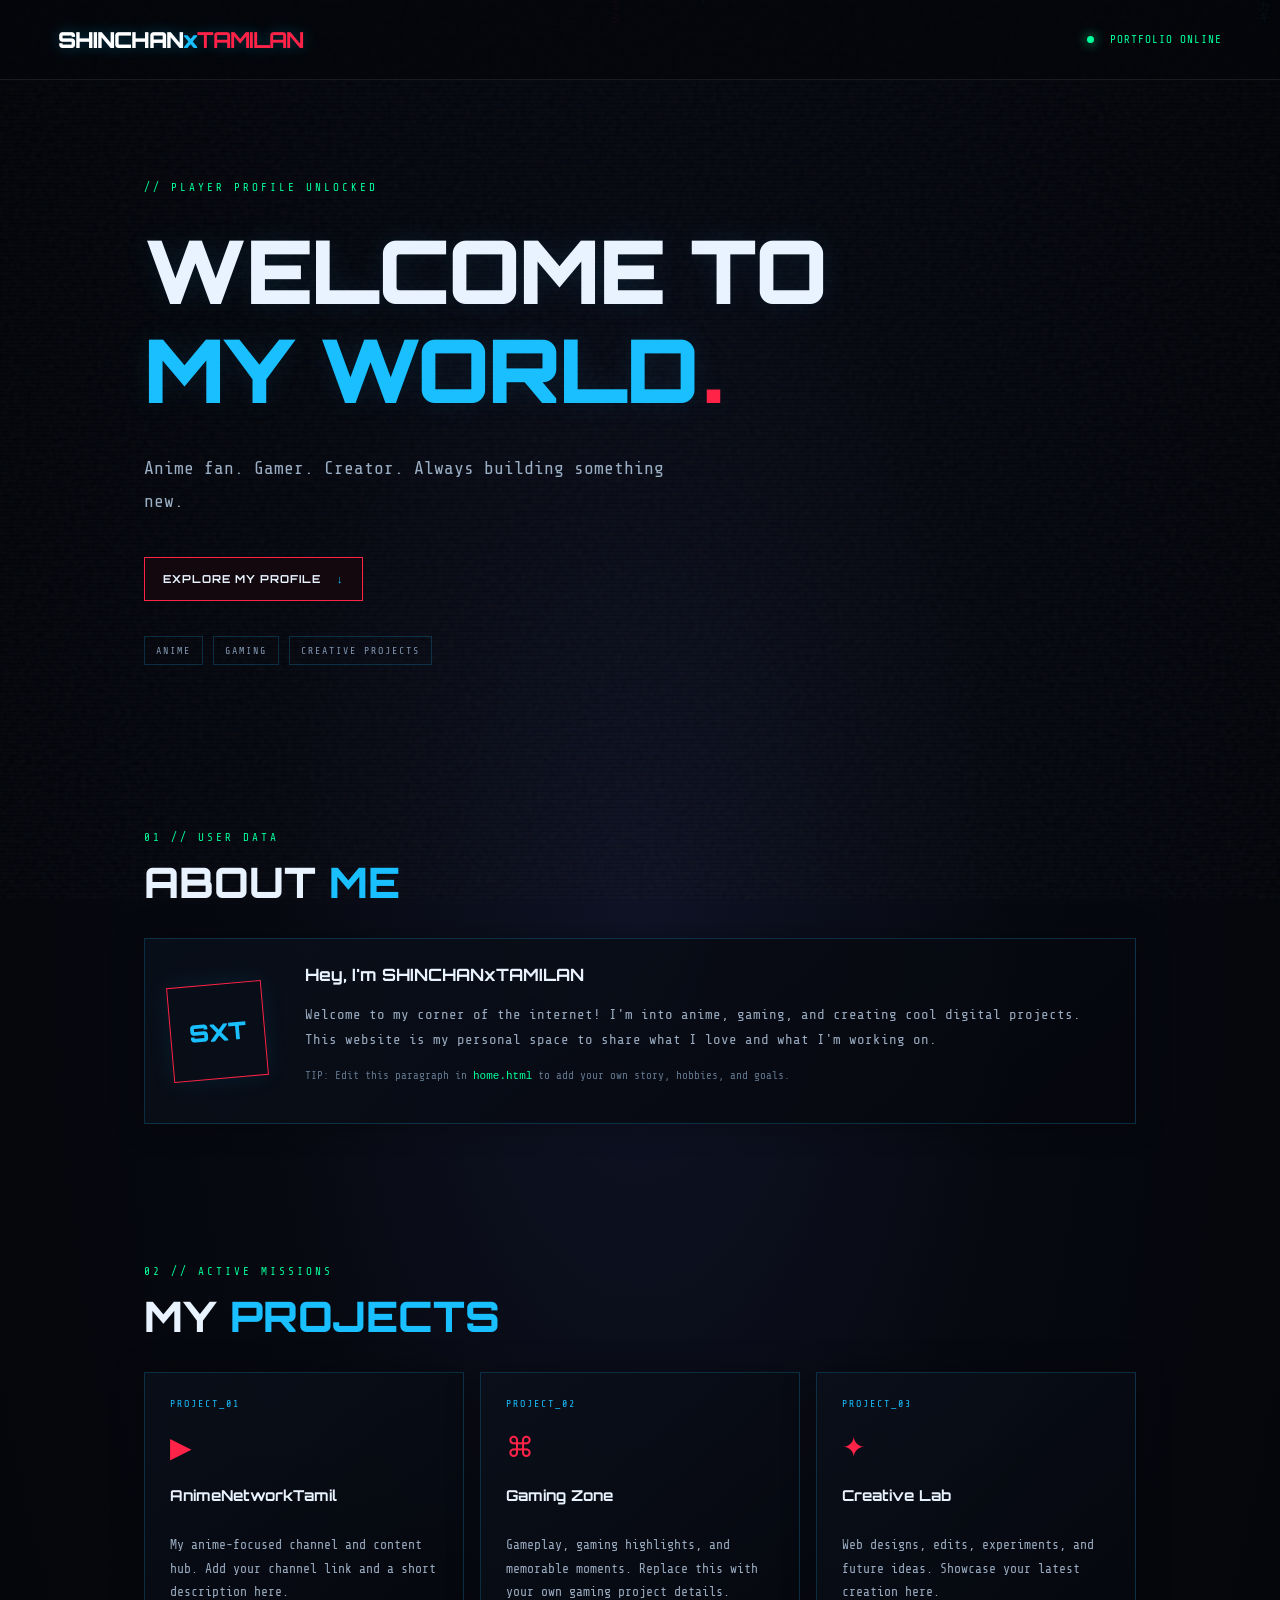
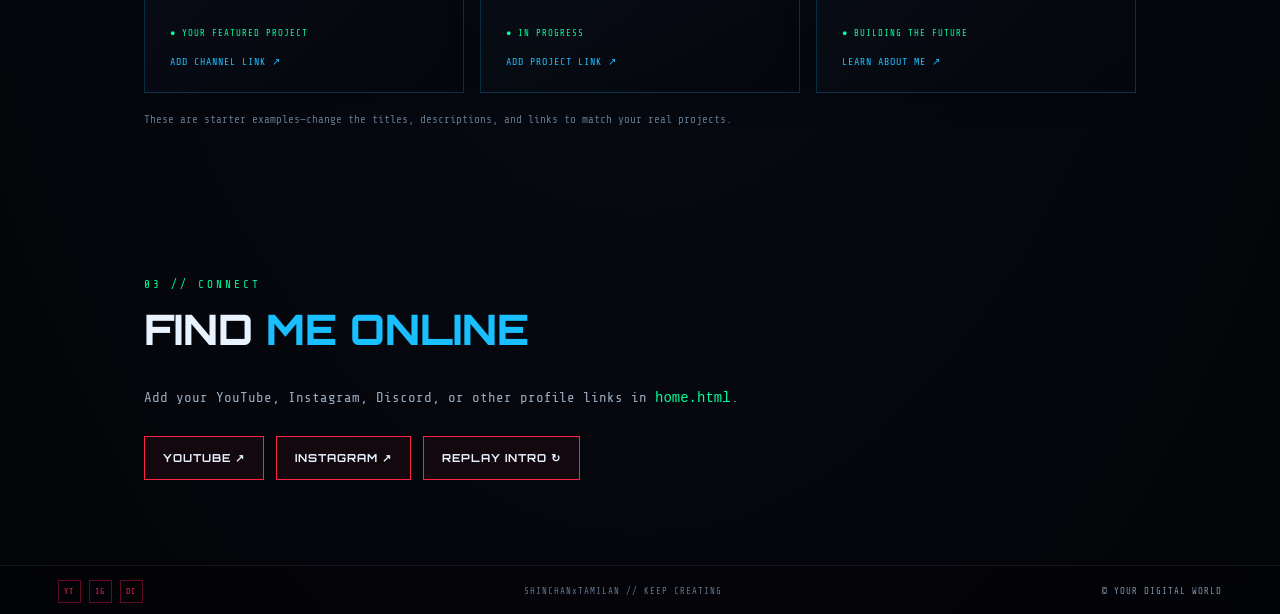
==== home.html @ 2ac8af24 "Add files via upload" ====
<!doctype html>
<html lang="en">
<head>
  <meta charset="utf-8"><meta name="viewport" content="width=device-width, initial-scale=1">
  <meta name="theme-color" content="#05060a"><title>SHINCHANxTAMILAN // PORTFOLIO</title>
  <link rel="stylesheet" href="style.css">
</head>
<body class="home-page">
  <canvas id="matrix" aria-hidden="true"></canvas><div class="noise"></div><div class="scanlines"></div>
  <header class="top"><a class="logo" href="index.html">SHINCHAN<span>x</span><b>TAMILAN</b></a><div class="top-status"><i></i> PORTFOLIO ONLINE</div></header>
  <main class="portfolio">
    <section class="hero-section">
      <p class="home-eyebrow">// PLAYER PROFILE UNLOCKED</p>
      <h1>WELCOME TO<br><span>MY WORLD</span><i>.</i></h1>
      <p class="home-intro">Anime fan. Gamer. Creator. Always building something new.</p>
      <a class="jump-button" href="#about">EXPLORE MY PROFILE <span>↓</span></a>
      <div class="hero-tags"><span>ANIME</span><span>GAMING</span><span>CREATIVE PROJECTS</span></div>
    </section>
    <section id="about" class="content-section">
      <p class="section-kicker">01 // USER DATA</p><h2>ABOUT <span>ME</span></h2>
      <div class="info-card"><div class="card-mark">SXT</div><div><h3>Hey, I'm SHINCHANxTAMILAN</h3><p>Welcome to my corner of the internet! I'm into anime, gaming, and creating cool digital projects. This website is my personal space to share what I love and what I'm working on.</p><p class="edit-hint">TIP: Edit this paragraph in <code>home.html</code> to add your own story, hobbies, and goals.</p></div></div>
    </section>
    <section id="projects" class="content-section">
      <p class="section-kicker">02 // ACTIVE MISSIONS</p><h2>MY <span>PROJECTS</span></h2>
      <div class="project-grid">
        <article class="project-card"><span class="project-number">PROJECT_01</span><div class="project-icon">▶</div><h3>AnimeNetworkTamil</h3><p>My anime-focused channel and content hub. Add your channel link and a short description here.</p><span class="project-status">● YOUR FEATURED PROJECT</span><a href="#socials" class="project-link">ADD CHANNEL LINK ↗</a></article>
        <article class="project-card"><span class="project-number">PROJECT_02</span><div class="project-icon">⌘</div><h3>Gaming Zone</h3><p>Gameplay, gaming highlights, and memorable moments. Replace this with your own gaming project details.</p><span class="project-status">● IN PROGRESS</span><a href="#socials" class="project-link">ADD PROJECT LINK ↗</a></article>
        <article class="project-card"><span class="project-number">PROJECT_03</span><div class="project-icon">✦</div><h3>Creative Lab</h3><p>Web designs, edits, experiments, and future ideas. Showcase your latest creation here.</p><span class="project-status">● BUILDING THE FUTURE</span><a href="#about" class="project-link">LEARN ABOUT ME ↗</a></article>
      </div>
      <p class="edit-hint projects-hint">These are starter examples—change the titles, descriptions, and links to match your real projects.</p>
    </section>
    <section id="socials" class="content-section socials-section"><p class="section-kicker">03 // CONNECT</p><h2>FIND <span>ME ONLINE</span></h2><p>Add your YouTube, Instagram, Discord, or other profile links in <code>home.html</code>.</p><div class="social-buttons"><a href="https://youtube.com" target="_blank" rel="noreferrer">YOUTUBE ↗</a><a href="https://instagram.com" target="_blank" rel="noreferrer">INSTAGRAM ↗</a><a href="index.html">REPLAY INTRO ↻</a></div></section>
  </main>
  <footer><div class="socials"><span>YT</span><span>IG</span><span>DC</span></div><div class="footer-center">SHINCHANxTAMILAN // KEEP CREATING</div><div class="footer-right">© YOUR DIGITAL WORLD</div></footer>
  <script src="script.js"></script>
</body></html>
---- style.css ----
@import url('https://fonts.googleapis.com/css2?family=Share+Tech+Mono&family=Orbitron:wght@400;500;600;700;800;900&display=swap');
:root{--bg:#05060a;--red:#ff2348;--blue:#19bfff;--green:#00ff9c;--white:#e9f3ff;--muted:#718096;--mono:'Share Tech Mono',monospace;--head:'Orbitron',sans-serif}
*{box-sizing:border-box}html,body{margin:0;min-height:100%;background:var(--bg);color:var(--white)}body{min-height:100vh;font-family:var(--mono);overflow-x:hidden;position:relative;background:radial-gradient(ellipse at 50% 42%,#101326 0,#070911 42%,#030407 100%)}
#matrix{position:fixed;inset:0;width:100%;height:100%;opacity:.2;z-index:0;pointer-events:none}.noise{position:fixed;inset:0;z-index:1;opacity:.05;pointer-events:none;background-image:url("data:image/svg+xml,%3Csvg viewBox='0 0 180 180' xmlns='http://www.w3.org/2000/svg'%3E%3Cfilter id='n'%3E%3CfeTurbulence type='fractalNoise' baseFrequency='.9' numOctaves='3' stitchTiles='stitch'/%3E%3C/filter%3E%3Crect width='100%25' height='100%25' filter='url(%23n)' opacity='.8'/%3E%3C/svg%3E")}.scanlines{position:fixed;inset:0;z-index:2;pointer-events:none;background:repeating-linear-gradient(to bottom,transparent 0 3px,#0005 4px)}
.top,main,footer{position:relative;z-index:3}.top{height:80px;padding:0 4.5%;display:flex;align-items:center;justify-content:space-between;border-bottom:1px solid #ffffff15;background:#05060ab8}.logo{font:900 clamp(15px,2vw,22px) var(--head);letter-spacing:-1px;color:white;text-decoration:none;text-shadow:0 0 15px #19bfff55}.logo span{color:var(--blue)}.logo b{color:var(--red)}.top-status{font-size:11px;color:var(--green);letter-spacing:1px}.top-status i,.status-dot{display:inline-block;width:7px;height:7px;border-radius:50%;background:var(--green);box-shadow:0 0 12px var(--green);margin-right:9px}.top-status span{color:var(--muted);margin-left:18px}
.layout{min-height:calc(100vh - 132px);padding:35px 4.5%;display:grid;grid-template-columns:minmax(190px,.75fr) minmax(420px,1.8fr) minmax(190px,.75fr);gap:26px;align-items:center;max-width:1700px;margin:auto}.panel{background:linear-gradient(145deg,#080b13dc,#05060ac9);border:1px solid #19bfff30;box-shadow:0 0 30px #0008,inset 0 0 30px #19bfff05;min-width:0}.panel-title{display:flex;justify-content:space-between;align-items:center;padding:13px 14px;border-bottom:1px solid #ffffff12;font-size:10px;color:#7d93aa;letter-spacing:1px}.panel-title b{font-size:8px;color:var(--red);letter-spacing:3px}.terminal{align-self:center;min-height:330px}.terminal-lines{padding:17px 14px;min-height:225px;font-size:12px;line-height:1.9;color:#9fb0c4}.terminal-lines .good{color:var(--green)}.terminal-lines .red{color:var(--red)}.terminal-lines .blue{color:var(--blue)}.terminal-bottom{border-top:1px solid #ffffff10;padding:12px 14px;font-size:9px;color:#667b91}.blink{animation:blink 1s steps(2,start) infinite}@keyframes blink{to{visibility:hidden}}
.center{text-align:center;min-width:0;padding:10px 0}.eyebrow{display:flex;align-items:center;justify-content:center;gap:13px;color:#8fa4bd;font-size:10px;letter-spacing:3px}.line{height:1px;width:45px;background:linear-gradient(90deg,transparent,var(--red))}.line:last-child{background:linear-gradient(90deg,var(--blue),transparent)}
.sigil{height:230px;width:230px;margin:14px auto 5px;position:relative;display:grid;place-items:center}.sigil:before{content:"";position:absolute;inset:25px;border-radius:50%;background:radial-gradient(circle,#ff23481c,transparent 65%);filter:blur(10px)}.ring{position:absolute;border-radius:50%;border:1px solid #ff23486b;inset:22px;box-shadow:0 0 18px #ff23481b,inset 0 0 18px #ff234812}.ring-a{border-right-color:var(--blue);border-bottom-color:transparent;animation:spin 13s linear infinite}.ring-b{inset:5px;border-color:#19bfff55;border-left-color:var(--red);border-top-color:transparent;animation:spin 9s linear infinite reverse}.sigil-core{width:125px;height:125px;border:1px solid #ffffff65;transform:rotate(45deg);display:flex;align-items:center;justify-content:center;gap:3px;background:linear-gradient(145deg,#0e1422dd,#080910ee);box-shadow:0 0 30px #19bfff28,inset 0 0 20px #ff23481a;font:900 42px var(--head)}.sigil-core>*{transform:rotate(-45deg)}.sigil-core span{color:var(--blue)}.sigil-core i{font-size:19px;font-style:normal;color:var(--red)}.sigil-core b{color:#fff}.crosshair{position:absolute;background:#ffffff1e}.crosshair-a{height:1px;width:100%;top:50%}.crosshair-b{width:1px;height:100%;left:50%}.orbit-word{position:absolute;font-size:8px;letter-spacing:2px;color:#8ca2bb;background:var(--bg);padding:3px 6px}.orbit-word-a{top:18px;left:50%;transform:translateX(-50%)}.orbit-word-b{bottom:15px;left:50%;transform:translateX(-50%)}@keyframes spin{to{transform:rotate(360deg)}}
h1{font:900 clamp(30px,4vw,58px)/1.15 var(--head);letter-spacing:-2px;margin:0;text-shadow:0 0 28px #19bfff1a;overflow-wrap:anywhere}h1 span{color:#f2f7ff}h1 i{font-style:normal;color:var(--blue);padding:0 5px}h1 b{color:var(--red)}.tagline{font-size:12px;letter-spacing:5px;color:#c5d0df;margin:14px 0 24px}.tagline span{color:var(--blue)}.loading{height:3px;background:#ffffff14;max-width:310px;margin:auto;overflow:hidden}.loading div{height:100%;width:0;background:linear-gradient(90deg,var(--blue),var(--red));box-shadow:0 0 15px var(--blue);transition:width .4s}.load-caption{max-width:310px;margin:9px auto 25px;display:flex;justify-content:space-between;color:#73859c;font-size:9px;letter-spacing:1px}.load-caption b{color:var(--green);font-weight:400}.access-box{max-width:600px;margin:0 auto;border:1px solid #19bfff6b;padding:17px;background:linear-gradient(110deg,#07101bde,#080810f2);box-shadow:0 0 25px #19bfff0d;position:relative}.access-box:before,.access-box:after{content:"";position:absolute;width:25px;height:3px;background:var(--red);top:-2px;right:18px}.access-box:after{top:auto;right:auto;bottom:-2px;left:18px;background:var(--blue)}.access-box label{display:block;text-align:left;font:600 12px var(--head);letter-spacing:2px;margin-bottom:13px}.prompt{color:var(--red);margin-right:8px}.input-row{display:flex;align-items:center;gap:10px;flex-wrap:wrap}.input-prefix{font-size:11px;color:var(--green)}input{flex:1;min-width:100px;background:#020307;border:1px solid #263e5b;padding:13px 12px;color:white;font:12px var(--mono);outline:none}input:focus{border-color:var(--blue);box-shadow:0 0 14px #19bfff20}input::placeholder{color:#526278}button{border:1px solid var(--red);background:#1a070d;color:white;padding:12px 19px;font:700 11px var(--head);letter-spacing:1px;cursor:pointer;box-shadow:0 0 15px #ff23481c;transition:.2s}button:hover{background:var(--red);box-shadow:0 0 25px #ff234866}button span{color:var(--red);font-size:17px;margin-left:7px}button:hover span{color:white}.message{font-size:9px;letter-spacing:.8px;color:#657b91;margin:13px 0 0;text-align:left}.quick-links{margin-top:22px;display:flex;justify-content:center;gap:12px;flex-wrap:wrap;font-size:9px;letter-spacing:2px;color:#7f93a8}.quick-links i{font-style:normal;color:var(--red)}
.identity{padding-bottom:17px}.avatar{width:105px;height:105px;margin:25px auto 13px;border-radius:50%;border:1px solid #19bfff77;display:grid;place-items:center;position:relative;background:radial-gradient(circle,#12314b,#080a12 70%);box-shadow:0 0 25px #19bfff20}.avatar-ring{width:78px;height:78px;border:1px dashed var(--red);border-radius:50%;display:grid;place-items:center;color:white;font:800 21px var(--head);text-shadow:0 0 12px var(--blue);animation:spin 18s linear infinite}.status-dot{position:absolute;bottom:6px;right:8px;border:2px solid #070911;width:11px;height:11px}.user-label{text-align:center;color:#71869e;font-size:9px;letter-spacing:2px;margin-bottom:8px}.identity h2{text-align:center;font:700 12px var(--head);overflow-wrap:anywhere;margin:0 10px 18px}.identity h2 span{color:var(--blue)}.divider{height:1px;background:#ffffff13;margin:0 15px 15px}.profile-row{display:flex;justify-content:space-between;gap:10px;padding:7px 15px;font-size:9px}.profile-row span{color:#6e829a}.profile-row b{font-weight:400;color:#e0e9f6}.profile-row .online{color:var(--green)}blockquote{border-left:2px solid var(--red);margin:20px 15px 14px;padding:5px 0 5px 13px;font:700 15px/1.7 var(--head);letter-spacing:2px;color:#d5e7ff}blockquote strong{color:var(--red)}.side-code{text-align:center;font-size:8px;letter-spacing:1px;color:#4e6278}
footer{min-height:52px;padding:13px 4.5%;display:flex;align-items:center;justify-content:space-between;gap:15px;border-top:1px solid #ffffff13;color:#61758c;font-size:9px;letter-spacing:1px;background:#030407b8}.socials{display:flex;gap:8px}.socials span{width:23px;height:23px;border:1px solid #ff23485c;display:grid;place-items:center;color:var(--red);font-size:8px}.footer-center{text-align:center}.footer-right{color:#7f93a8}.footer-right .blink{color:var(--green);font-size:8px;margin-right:6px}
.transition{position:fixed;inset:0;z-index:10;display:grid;place-items:center;background:#020308f7;opacity:0;visibility:hidden;transition:opacity .5s,visibility .5s}.transition.show{opacity:1;visibility:visible}.transition-text{text-align:center;padding:30px}.transition-text>span{color:var(--green);font-size:12px;letter-spacing:4px}.transition-text h2{font:800 clamp(30px,6vw,65px)/1.25 var(--head);margin:25px 0}.transition-text h2 b{color:var(--red)}.transition-text p{font-size:11px;letter-spacing:3px;color:#94a5ba}.transition-bar{width:min(340px,70vw);height:3px;background:#ffffff18;margin:25px auto}.transition-bar i{display:block;height:100%;width:0;background:linear-gradient(90deg,var(--blue),var(--red));animation:fill 2s forwards}@keyframes fill{to{width:100%}}
@media(max-width:1100px){.layout{grid-template-columns:1fr 2fr;gap:18px}.identity{display:none}.terminal{font-size:10px}.center{padding:10px}.sigil{transform:scale(.88);margin-top:0;margin-bottom:-4px}.layout{min-height:calc(100vh - 132px)}}
@media(max-width:700px){.top{height:65px;padding:0 5%}.top-status{font-size:9px}.top-status span{display:none}.layout{display:flex;flex-direction:column;min-height:auto;padding:35px 5% 30px;gap:25px}.center{order:0;width:100%}.terminal{order:1;width:100%;min-height:unset}.terminal-lines{min-height:unset;padding:12px 14px}.terminal-bottom{padding:10px 14px}.sigil{height:190px;width:190px;transform:scale(.9);margin:8px auto 0}.sigil-core{width:105px;height:105px;font-size:34px}.ring-a{inset:20px}.ring-b{inset:3px}.orbit-word-a{top:15px}.orbit-word-b{bottom:12px}h1{font-size:clamp(27px,8vw,43px);letter-spacing:-1.5px}.tagline{font-size:10px;letter-spacing:3px}.eyebrow{font-size:8px;letter-spacing:1.5px}.line{width:22px}.access-box{padding:14px}.input-row{gap:8px}.input-prefix{width:100%;text-align:left}input{width:100%;flex-basis:100%}button{width:100%}.quick-links{font-size:8px;gap:8px}footer{flex-wrap:wrap;justify-content:center;text-align:center;padding:15px 5%}.footer-center{width:100%;order:3}.footer-right{font-size:8px}}
@media(prefers-reduced-motion:reduce){*,*:before,*:after{animation-duration:.01ms!important;animation-iteration-count:1!important;scroll-behavior:auto!important;transition-duration:.01ms!important}}

/* Continue button */
.continue-box .message{text-align:center}.continue-button{width:100%;margin-top:8px;padding:17px 18px;font-size:12px;letter-spacing:2px;background:linear-gradient(100deg,#150810,#07121e);border-color:var(--blue);animation:buttonPulse 2s ease-in-out infinite}.continue-button span{color:var(--blue)}.continue-button:hover{border-color:var(--red)}.continue-button:disabled{opacity:.7;cursor:wait}@keyframes buttonPulse{0%,100%{box-shadow:0 0 10px #19bfff20}50%{box-shadow:0 0 25px #19bfff55,0 0 35px #ff234820}}

/* Portfolio page */
.home-page .portfolio{max-width:1120px;margin:0 auto;padding:0 5%;position:relative;z-index:3}.hero-section{min-height:75vh;display:flex;flex-direction:column;align-items:flex-start;justify-content:center;padding:70px 0}.home-eyebrow,.section-kicker{font-size:11px;letter-spacing:3px;color:var(--green)}.hero-section h1{font-size:clamp(42px,8vw,88px);line-height:1.12;margin:16px 0}.hero-section h1 span,.content-section h2 span{color:var(--blue)}.hero-section h1 i{color:var(--red)}.home-intro{color:#9aaec4;font-size:clamp(14px,2vw,18px);max-width:560px;line-height:1.8}.jump-button,.social-buttons a{display:inline-block;margin-top:22px;padding:14px 18px;border:1px solid var(--red);color:var(--white);text-decoration:none;font:700 11px var(--head);letter-spacing:1px;background:#12080e;transition:.2s}.jump-button:hover,.social-buttons a:hover{background:var(--red);box-shadow:0 0 20px #ff234844}.jump-button span{color:var(--blue);margin-left:12px}.hero-tags{display:flex;flex-wrap:wrap;gap:10px;margin-top:35px}.hero-tags span{border:1px solid #19bfff35;padding:8px 11px;color:#8298b1;font-size:10px;letter-spacing:2px}.content-section{padding:65px 0;scroll-margin-top:30px}.content-section h2{font:800 clamp(27px,4vw,42px) var(--head);margin:12px 0 30px}.info-card,.project-card{border:1px solid #19bfff35;background:linear-gradient(140deg,#0a101bdc,#06070de8);padding:25px;box-shadow:0 0 30px #0005}.info-card{display:grid;grid-template-columns:110px 1fr;gap:25px;align-items:center}.card-mark{width:95px;height:95px;border:1px solid var(--red);display:grid;place-items:center;font:900 24px var(--head);color:var(--blue);transform:rotate(-5deg);box-shadow:0 0 25px #19bfff18}.info-card h3,.project-card h3{font:700 17px var(--head);margin-top:0}.info-card p,.project-card p,.socials-section>p:not(.section-kicker){color:#9aabc0;line-height:1.8;font-size:14px}.edit-hint{color:#61768d!important;font-size:11px!important}.edit-hint code,.socials-section code{color:var(--green)}.project-grid{display:grid;grid-template-columns:repeat(3,minmax(0,1fr));gap:16px}.project-card{min-height:300px;display:flex;flex-direction:column;align-items:flex-start;transition:transform .25s,border-color .25s}.project-card:hover{transform:translateY(-5px);border-color:var(--red)}.project-number{font-size:10px;letter-spacing:2px;color:var(--blue)}.project-icon{font-size:28px;color:var(--red);margin:22px 0}.project-card h3{font-size:15px}.project-card p{font-size:13px;flex:1}.project-status{font-size:9px;letter-spacing:1px;color:var(--green);margin-top:12px}.project-link{font-size:10px;color:var(--blue);text-decoration:none;margin-top:17px;letter-spacing:1px}.projects-hint{margin-top:20px}.social-buttons{display:flex;flex-wrap:wrap;gap:12px}.social-buttons a{margin-top:10px}.socials-section{padding-bottom:85px}@media(max-width:700px){.home-page .portfolio{padding:0 6%}.hero-section{min-height:65vh;padding:55px 0}.info-card{grid-template-columns:1fr}.card-mark{width:75px;height:75px}.project-grid{grid-template-columns:1fr}.project-card{min-height:unset}.content-section{padding:45px 0}.hero-section h1{letter-spacing:-1px}}
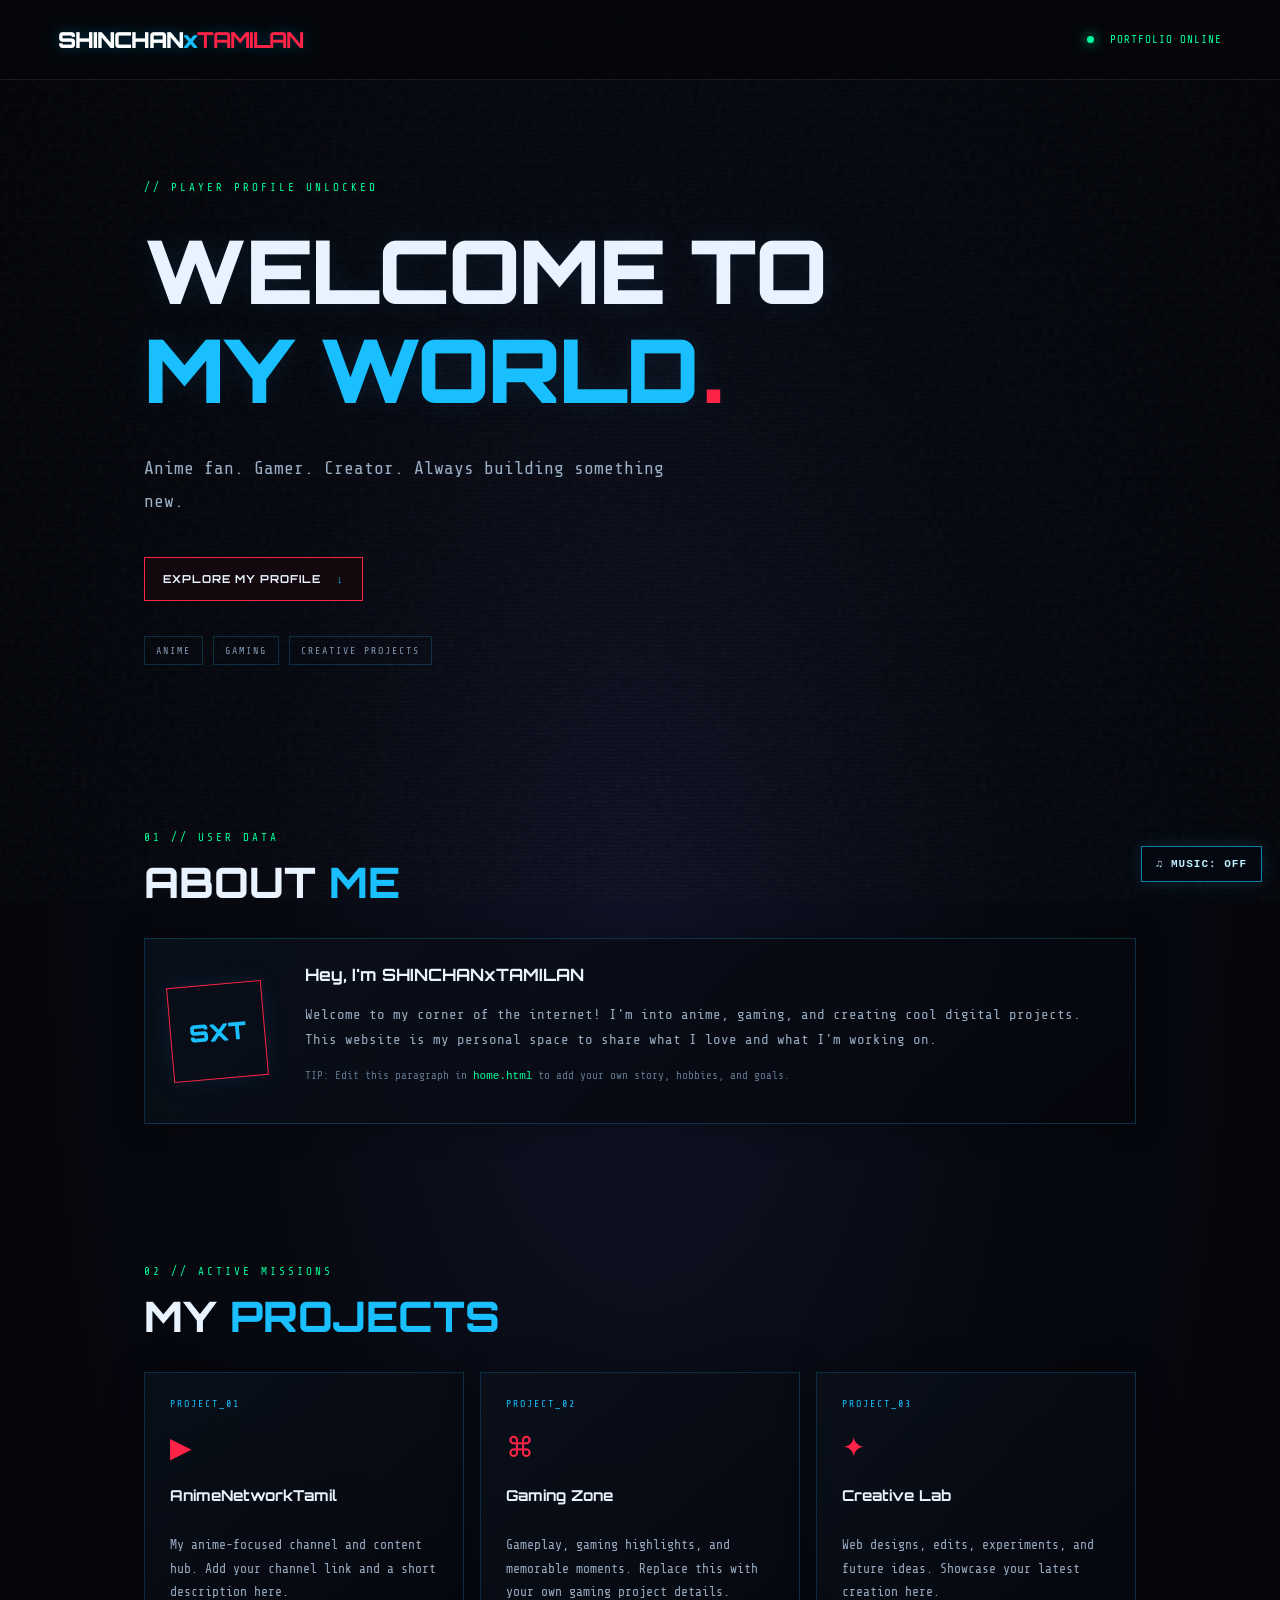
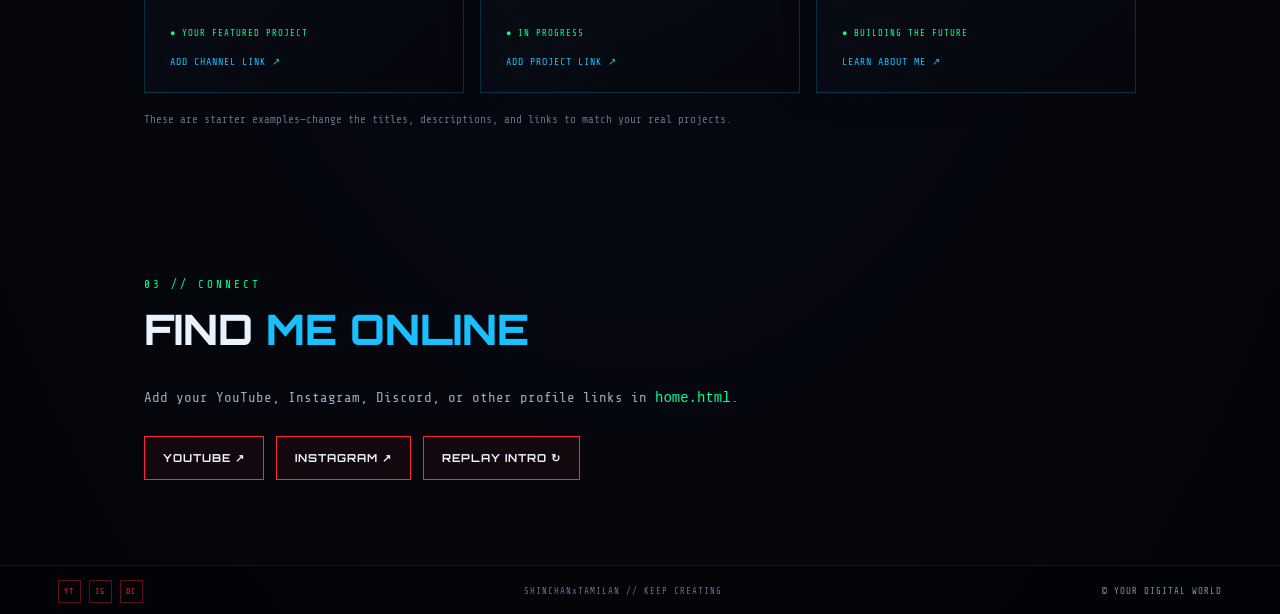
==== commit d8f5a373: "Add files via upload" ====
--- a/home.html
+++ b/home.html
@@ -32,5 +32,6 @@
     <section id="socials" class="content-section socials-section"><p class="section-kicker">03 // CONNECT</p><h2>FIND <span>ME ONLINE</span></h2><p>Add your YouTube, Instagram, Discord, or other profile links in <code>home.html</code>.</p><div class="social-buttons"><a href="https://youtube.com" target="_blank" rel="noreferrer">YOUTUBE ↗</a><a href="https://instagram.com" target="_blank" rel="noreferrer">INSTAGRAM ↗</a><a href="index.html">REPLAY INTRO ↻</a></div></section>
   </main>
   <footer><div class="socials"><span>YT</span><span>IG</span><span>DC</span></div><div class="footer-center">SHINCHANxTAMILAN // KEEP CREATING</div><div class="footer-right">© YOUR DIGITAL WORLD</div></footer>
+  <button class="music-toggle" id="musicToggle" type="button" aria-pressed="false">♫ MUSIC: OFF</button>
   <script src="script.js"></script>
 </body></html>
--- a/style.css
+++ b/style.css
@@ -19,3 +19,19 @@
 
 /* Portfolio page */
 .home-page .portfolio{max-width:1120px;margin:0 auto;padding:0 5%;position:relative;z-index:3}.hero-section{min-height:75vh;display:flex;flex-direction:column;align-items:flex-start;justify-content:center;padding:70px 0}.home-eyebrow,.section-kicker{font-size:11px;letter-spacing:3px;color:var(--green)}.hero-section h1{font-size:clamp(42px,8vw,88px);line-height:1.12;margin:16px 0}.hero-section h1 span,.content-section h2 span{color:var(--blue)}.hero-section h1 i{color:var(--red)}.home-intro{color:#9aaec4;font-size:clamp(14px,2vw,18px);max-width:560px;line-height:1.8}.jump-button,.social-buttons a{display:inline-block;margin-top:22px;padding:14px 18px;border:1px solid var(--red);color:var(--white);text-decoration:none;font:700 11px var(--head);letter-spacing:1px;background:#12080e;transition:.2s}.jump-button:hover,.social-buttons a:hover{background:var(--red);box-shadow:0 0 20px #ff234844}.jump-button span{color:var(--blue);margin-left:12px}.hero-tags{display:flex;flex-wrap:wrap;gap:10px;margin-top:35px}.hero-tags span{border:1px solid #19bfff35;padding:8px 11px;color:#8298b1;font-size:10px;letter-spacing:2px}.content-section{padding:65px 0;scroll-margin-top:30px}.content-section h2{font:800 clamp(27px,4vw,42px) var(--head);margin:12px 0 30px}.info-card,.project-card{border:1px solid #19bfff35;background:linear-gradient(140deg,#0a101bdc,#06070de8);padding:25px;box-shadow:0 0 30px #0005}.info-card{display:grid;grid-template-columns:110px 1fr;gap:25px;align-items:center}.card-mark{width:95px;height:95px;border:1px solid var(--red);display:grid;place-items:center;font:900 24px var(--head);color:var(--blue);transform:rotate(-5deg);box-shadow:0 0 25px #19bfff18}.info-card h3,.project-card h3{font:700 17px var(--head);margin-top:0}.info-card p,.project-card p,.socials-section>p:not(.section-kicker){color:#9aabc0;line-height:1.8;font-size:14px}.edit-hint{color:#61768d!important;font-size:11px!important}.edit-hint code,.socials-section code{color:var(--green)}.project-grid{display:grid;grid-template-columns:repeat(3,minmax(0,1fr));gap:16px}.project-card{min-height:300px;display:flex;flex-direction:column;align-items:flex-start;transition:transform .25s,border-color .25s}.project-card:hover{transform:translateY(-5px);border-color:var(--red)}.project-number{font-size:10px;letter-spacing:2px;color:var(--blue)}.project-icon{font-size:28px;color:var(--red);margin:22px 0}.project-card h3{font-size:15px}.project-card p{font-size:13px;flex:1}.project-status{font-size:9px;letter-spacing:1px;color:var(--green);margin-top:12px}.project-link{font-size:10px;color:var(--blue);text-decoration:none;margin-top:17px;letter-spacing:1px}.projects-hint{margin-top:20px}.social-buttons{display:flex;flex-wrap:wrap;gap:12px}.social-buttons a{margin-top:10px}.socials-section{padding-bottom:85px}@media(max-width:700px){.home-page .portfolio{padding:0 6%}.hero-section{min-height:65vh;padding:55px 0}.info-card{grid-template-columns:1fr}.card-mark{width:75px;height:75px}.project-grid{grid-template-columns:1fr}.project-card{min-height:unset}.content-section{padding:45px 0}.hero-section h1{letter-spacing:-1px}}
+
+/* CINEMATIC 3D / INTERACTION UPGRADE */
+.music-toggle{position:fixed;right:18px;bottom:18px;z-index:80;border:1px solid rgba(25,191,255,.65);background:rgba(5,8,18,.88);color:#bdefff;padding:11px 14px;font:700 11px monospace;letter-spacing:1px;cursor:pointer;box-shadow:0 0 18px rgba(25,191,255,.16);transition:transform .2s,box-shadow .2s,border-color .2s}
+.music-toggle:hover{transform:translateY(-3px);box-shadow:0 0 24px rgba(25,191,255,.45);border-color:#19bfff}
+.music-toggle.is-playing{color:#9bffcc;border-color:#55ff9a}
+.holo-scene{height:150px;display:grid;place-items:center;perspective:700px;position:relative;margin:-8px auto 4px;isolation:isolate}
+.holo-grid{position:absolute;width:min(380px,85vw);height:95px;bottom:0;background:linear-gradient(rgba(25,191,255,.22) 1px,transparent 1px),linear-gradient(90deg,rgba(25,191,255,.22) 1px,transparent 1px);background-size:18px 18px;transform:rotateX(64deg);mask-image:linear-gradient(transparent,black 30%,transparent);animation:gridPulse 2.5s ease-in-out infinite}
+.holo-cube{position:relative;width:76px;height:76px;transform-style:preserve-3d;animation:cubeSpin 9s linear infinite}
+.holo-cube span{position:absolute;inset:0;border:1px solid #19bfff;background:linear-gradient(135deg,rgba(25,191,255,.13),rgba(255,35,72,.12));box-shadow:inset 0 0 18px rgba(25,191,255,.14),0 0 15px rgba(25,191,255,.2)}
+.holo-cube span:nth-child(1){transform:translateZ(38px)}.holo-cube span:nth-child(2){transform:rotateY(180deg) translateZ(38px)}.holo-cube span:nth-child(3){transform:rotateY(90deg) translateZ(38px)}.holo-cube span:nth-child(4){transform:rotateY(-90deg) translateZ(38px)}.holo-cube span:nth-child(5){transform:rotateX(90deg) translateZ(38px)}.holo-cube span:nth-child(6){transform:rotateX(-90deg) translateZ(38px)}
+.holo-cube::after{content:'SXT';position:absolute;inset:0;display:grid;place-items:center;font:bold 22px monospace;color:#fff;text-shadow:0 0 8px #19bfff,0 0 20px #ff2348;transform:translateZ(39px)}
+@keyframes cubeSpin{to{transform:rotateX(360deg) rotateY(720deg) rotateZ(180deg)}}@keyframes gridPulse{50%{opacity:.45;transform:rotateX(64deg) translateY(-5px)}}
+.button-ripple{position:relative;overflow:hidden;isolation:isolate}.ripple-dot{position:absolute;border-radius:50%;transform:scale(0);animation:rippleOut .65s ease-out;background:rgba(255,255,255,.35);pointer-events:none;z-index:-1}@keyframes rippleOut{to{transform:scale(1);opacity:0}}
+.tap-flash{animation:tapFlash .42s ease-out}@keyframes tapFlash{0%{filter:brightness(1)}35%{filter:brightness(1.8) drop-shadow(0 0 12px #19bfff)}100%{filter:brightness(1)}}
+.project-card{transform-style:preserve-3d;transition:transform .25s,border-color .25s,box-shadow .25s}.project-card:hover{box-shadow:0 14px 36px rgba(25,191,255,.14)}
+@media(prefers-reduced-motion:reduce){.holo-cube,.holo-grid{animation:none!important}.button-ripple,.project-card{transition:none}}
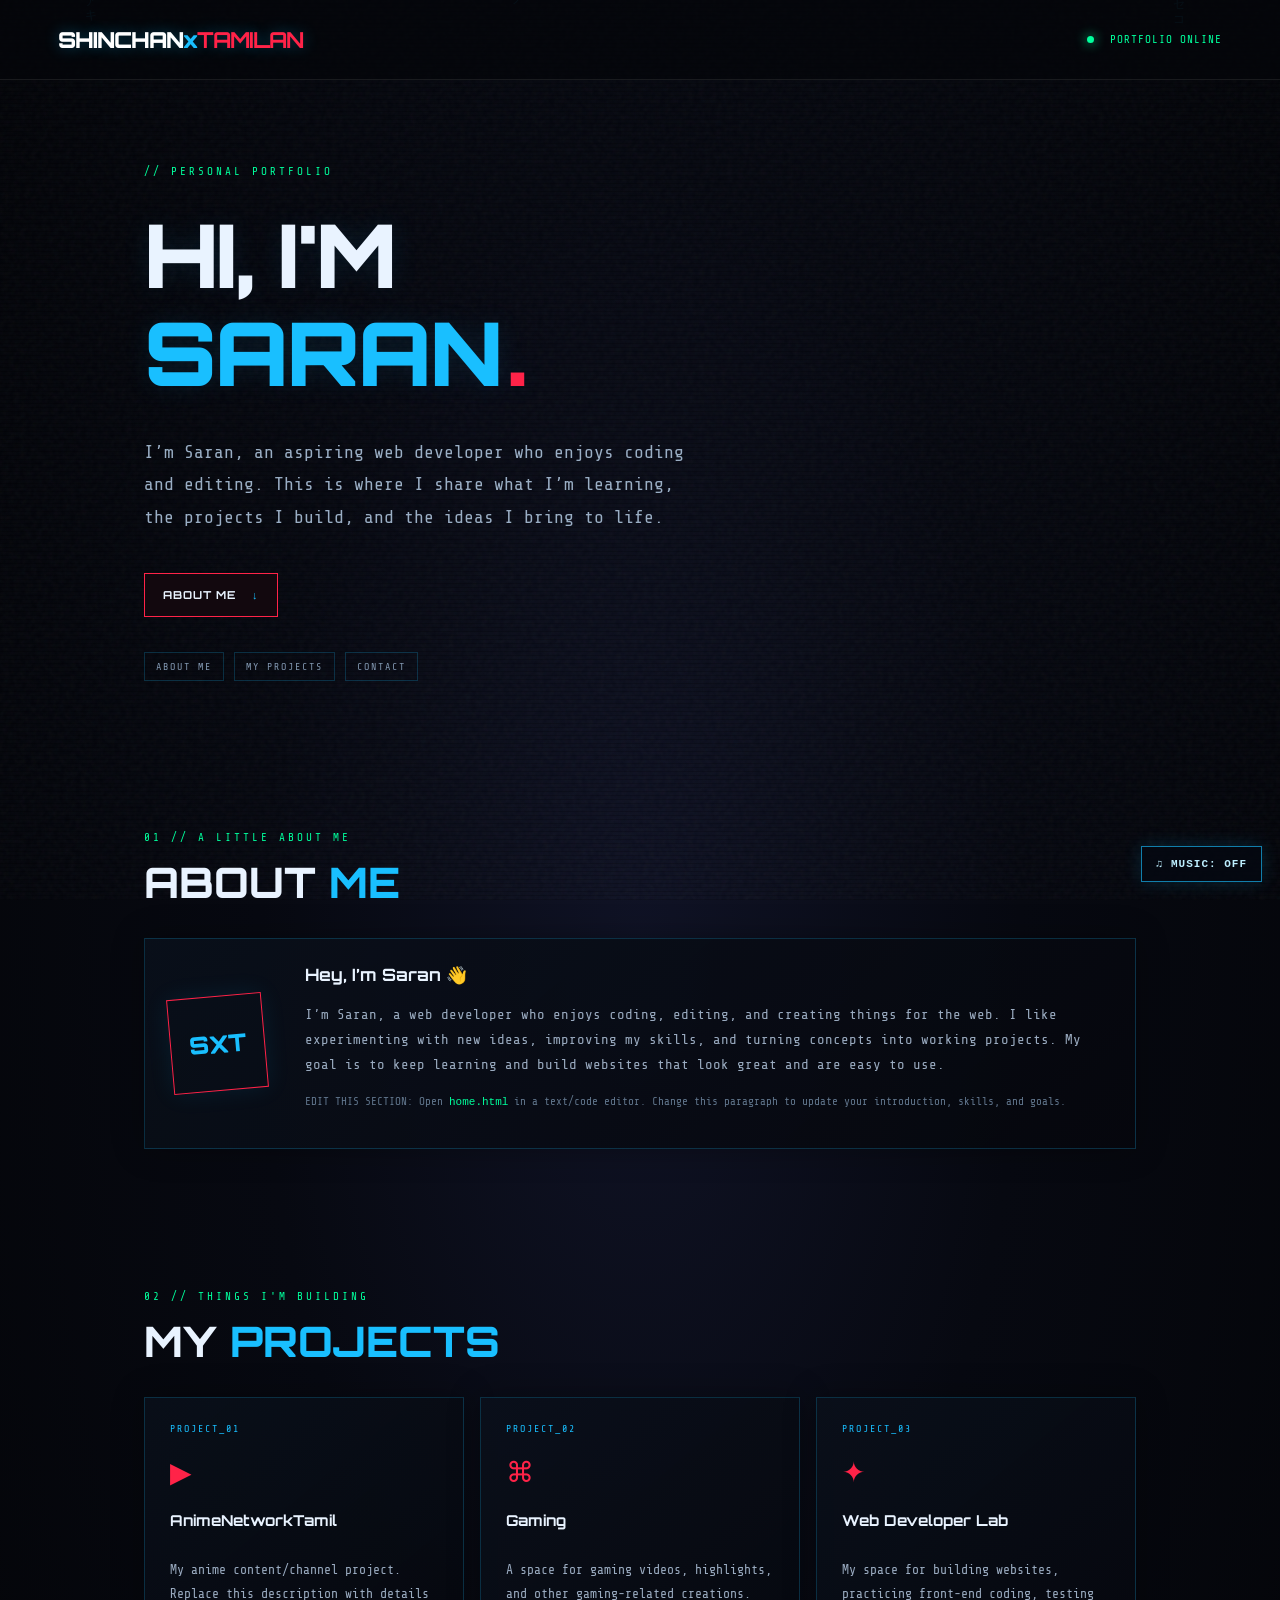
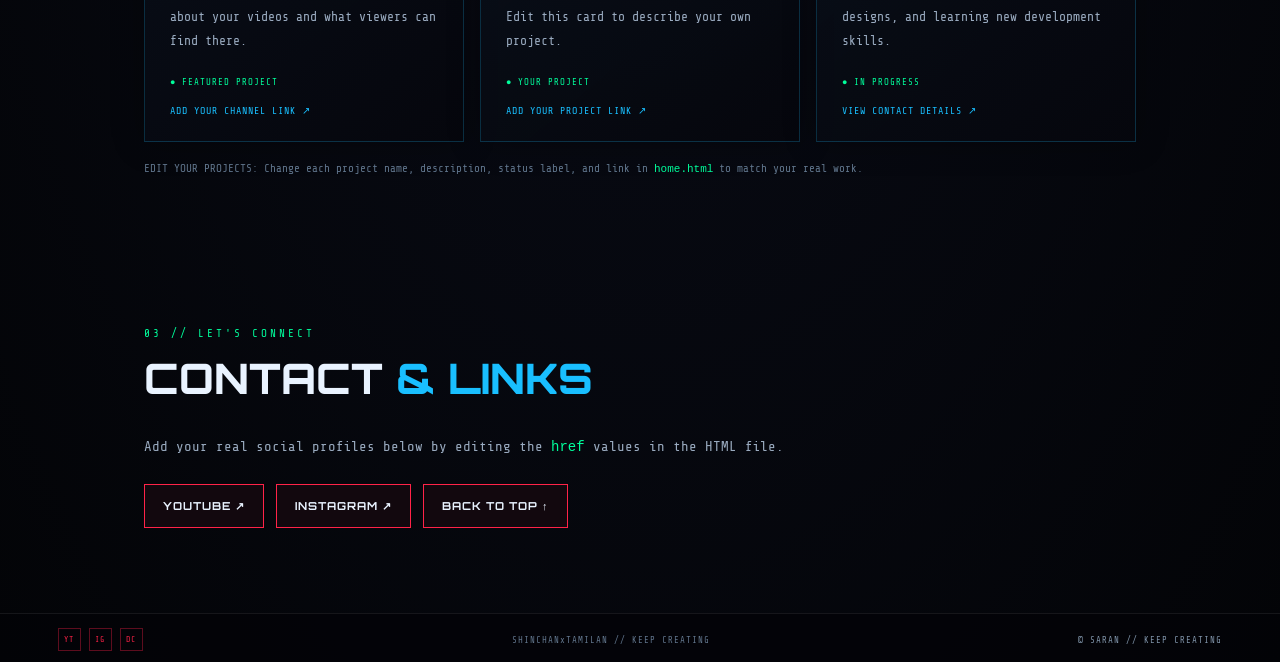
==== commit 909cc426: "Add files via upload" ====
--- a/home.html
+++ b/home.html
@@ -2,36 +2,43 @@
 <html lang="en">
 <head>
   <meta charset="utf-8"><meta name="viewport" content="width=device-width, initial-scale=1">
-  <meta name="theme-color" content="#05060a"><title>SHINCHANxTAMILAN // PORTFOLIO</title>
+  <meta name="theme-color" content="#05060a">
+  <meta name="description" content="SHINCHANxTAMILAN personal portfolio, about me and projects.">
+  <title>SHINCHANxTAMILAN // PORTFOLIO</title>
   <link rel="stylesheet" href="style.css">
 </head>
 <body class="home-page">
   <canvas id="matrix" aria-hidden="true"></canvas><div class="noise"></div><div class="scanlines"></div>
-  <header class="top"><a class="logo" href="index.html">SHINCHAN<span>x</span><b>TAMILAN</b></a><div class="top-status"><i></i> PORTFOLIO ONLINE</div></header>
-  <main class="portfolio">
+  <header class="top"><a class="logo" href="#top">SHINCHAN<span>x</span><b>TAMILAN</b></a><div class="top-status"><i></i> PORTFOLIO ONLINE</div></header>
+  <main class="portfolio" id="top">
     <section class="hero-section">
-      <p class="home-eyebrow">// PLAYER PROFILE UNLOCKED</p>
-      <h1>WELCOME TO<br><span>MY WORLD</span><i>.</i></h1>
-      <p class="home-intro">Anime fan. Gamer. Creator. Always building something new.</p>
-      <a class="jump-button" href="#about">EXPLORE MY PROFILE <span>↓</span></a>
-      <div class="hero-tags"><span>ANIME</span><span>GAMING</span><span>CREATIVE PROJECTS</span></div>
+      <p class="home-eyebrow">// PERSONAL PORTFOLIO</p>
+      <h1>HI, I'M<br><span>SARAN</span><i>.</i></h1>
+      <p class="home-intro">I’m Saran, an aspiring web developer who enjoys coding and editing. This is where I share what I’m learning, the projects I build, and the ideas I bring to life.</p>
+      <a class="jump-button" href="#about">ABOUT ME <span>↓</span></a>
+      <div class="hero-tags"><span>ABOUT ME</span><span>MY PROJECTS</span><span>CONTACT</span></div>
     </section>
     <section id="about" class="content-section">
-      <p class="section-kicker">01 // USER DATA</p><h2>ABOUT <span>ME</span></h2>
-      <div class="info-card"><div class="card-mark">SXT</div><div><h3>Hey, I'm SHINCHANxTAMILAN</h3><p>Welcome to my corner of the internet! I'm into anime, gaming, and creating cool digital projects. This website is my personal space to share what I love and what I'm working on.</p><p class="edit-hint">TIP: Edit this paragraph in <code>home.html</code> to add your own story, hobbies, and goals.</p></div></div>
+      <p class="section-kicker">01 // A LITTLE ABOUT ME</p><h2>ABOUT <span>ME</span></h2>
+      <div class="info-card"><div class="card-mark">SXT</div><div>
+        <h3>Hey, I’m Saran 👋</h3>
+        <!-- EDIT YOUR ABOUT ME: Update the heading and paragraph below whenever you want. -->
+        <p>I’m Saran, a web developer who enjoys coding, editing, and creating things for the web. I like experimenting with new ideas, improving my skills, and turning concepts into working projects. My goal is to keep learning and build websites that look great and are easy to use.</p>
+        <p class="edit-hint">EDIT THIS SECTION: Open <code>home.html</code> in a text/code editor. Change this paragraph to update your introduction, skills, and goals.</p>
+      </div></div>
     </section>
     <section id="projects" class="content-section">
-      <p class="section-kicker">02 // ACTIVE MISSIONS</p><h2>MY <span>PROJECTS</span></h2>
+      <p class="section-kicker">02 // THINGS I'M BUILDING</p><h2>MY <span>PROJECTS</span></h2>
       <div class="project-grid">
-        <article class="project-card"><span class="project-number">PROJECT_01</span><div class="project-icon">▶</div><h3>AnimeNetworkTamil</h3><p>My anime-focused channel and content hub. Add your channel link and a short description here.</p><span class="project-status">● YOUR FEATURED PROJECT</span><a href="#socials" class="project-link">ADD CHANNEL LINK ↗</a></article>
-        <article class="project-card"><span class="project-number">PROJECT_02</span><div class="project-icon">⌘</div><h3>Gaming Zone</h3><p>Gameplay, gaming highlights, and memorable moments. Replace this with your own gaming project details.</p><span class="project-status">● IN PROGRESS</span><a href="#socials" class="project-link">ADD PROJECT LINK ↗</a></article>
-        <article class="project-card"><span class="project-number">PROJECT_03</span><div class="project-icon">✦</div><h3>Creative Lab</h3><p>Web designs, edits, experiments, and future ideas. Showcase your latest creation here.</p><span class="project-status">● BUILDING THE FUTURE</span><a href="#about" class="project-link">LEARN ABOUT ME ↗</a></article>
+        <article class="project-card"><span class="project-number">PROJECT_01</span><div class="project-icon">▶</div><h3>AnimeNetworkTamil</h3><p>My anime content/channel project. Replace this description with details about your videos and what viewers can find there.</p><span class="project-status">● FEATURED PROJECT</span><a href="#contact" class="project-link">ADD YOUR CHANNEL LINK ↗</a></article>
+        <article class="project-card"><span class="project-number">PROJECT_02</span><div class="project-icon">⌘</div><h3>Gaming</h3><p>A space for gaming videos, highlights, and other gaming-related creations. Edit this card to describe your own project.</p><span class="project-status">● YOUR PROJECT</span><a href="#contact" class="project-link">ADD YOUR PROJECT LINK ↗</a></article>
+        <article class="project-card"><span class="project-number">PROJECT_03</span><div class="project-icon">✦</div><h3>Web Developer Lab</h3><p>My space for building websites, practicing front-end coding, testing designs, and learning new development skills.</p><span class="project-status">● IN PROGRESS</span><a href="#contact" class="project-link">VIEW CONTACT DETAILS ↗</a></article>
       </div>
-      <p class="edit-hint projects-hint">These are starter examples—change the titles, descriptions, and links to match your real projects.</p>
+      <p class="edit-hint projects-hint">EDIT YOUR PROJECTS: Change each project name, description, status label, and link in <code>home.html</code> to match your real work.</p>
     </section>
-    <section id="socials" class="content-section socials-section"><p class="section-kicker">03 // CONNECT</p><h2>FIND <span>ME ONLINE</span></h2><p>Add your YouTube, Instagram, Discord, or other profile links in <code>home.html</code>.</p><div class="social-buttons"><a href="https://youtube.com" target="_blank" rel="noreferrer">YOUTUBE ↗</a><a href="https://instagram.com" target="_blank" rel="noreferrer">INSTAGRAM ↗</a><a href="index.html">REPLAY INTRO ↻</a></div></section>
+    <section id="contact" class="content-section socials-section"><p class="section-kicker">03 // LET'S CONNECT</p><h2>CONTACT <span>& LINKS</span></h2><p>Add your real social profiles below by editing the <code>href</code> values in the HTML file.</p><div class="social-buttons"><a href="https://youtube.com" target="_blank" rel="noreferrer">YOUTUBE ↗</a><a href="https://instagram.com" target="_blank" rel="noreferrer">INSTAGRAM ↗</a><a href="#top">BACK TO TOP ↑</a></div></section>
   </main>
-  <footer><div class="socials"><span>YT</span><span>IG</span><span>DC</span></div><div class="footer-center">SHINCHANxTAMILAN // KEEP CREATING</div><div class="footer-right">© YOUR DIGITAL WORLD</div></footer>
+  <footer><div class="socials"><span>YT</span><span>IG</span><span>DC</span></div><div class="footer-center">SHINCHANxTAMILAN // KEEP CREATING</div><div class="footer-right">© SARAN // KEEP CREATING</div></footer>
   <button class="music-toggle" id="musicToggle" type="button" aria-pressed="false">♫ MUSIC: OFF</button>
   <script src="script.js"></script>
-</body></html>+</body></html>
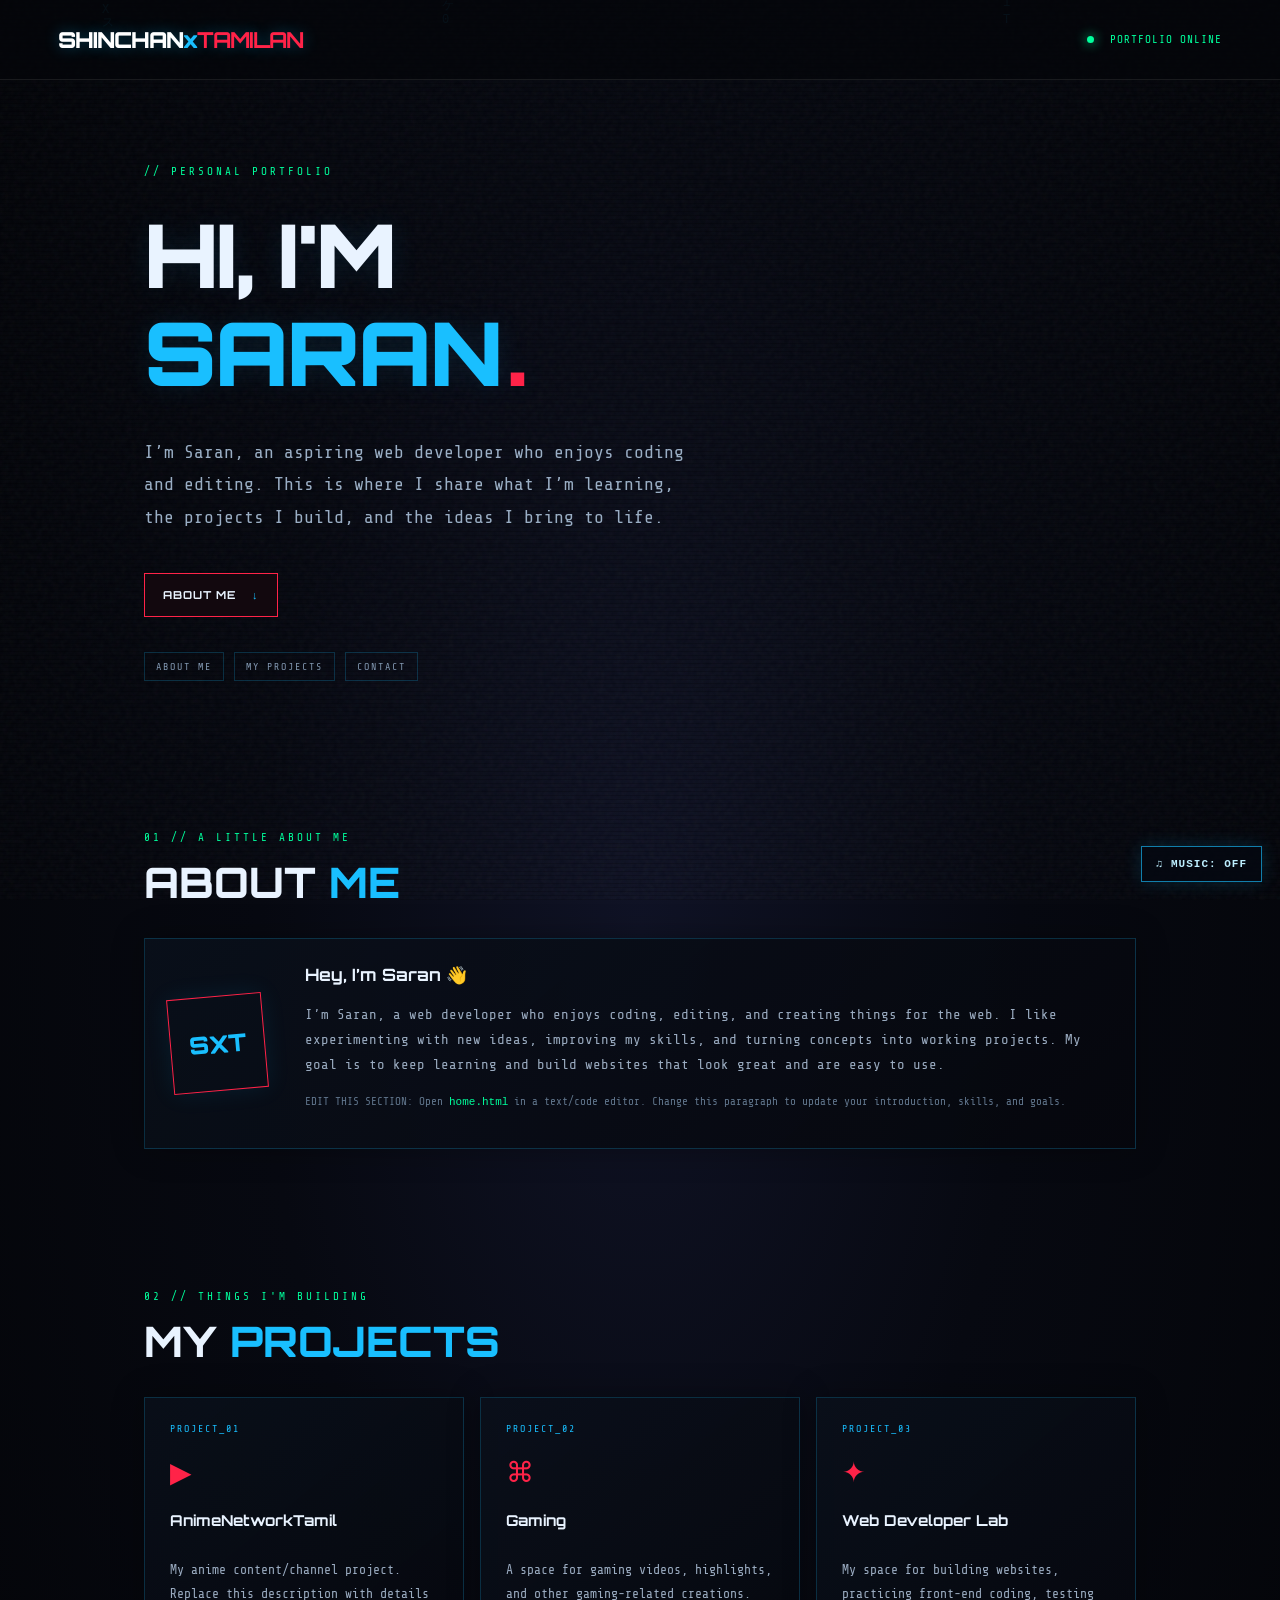
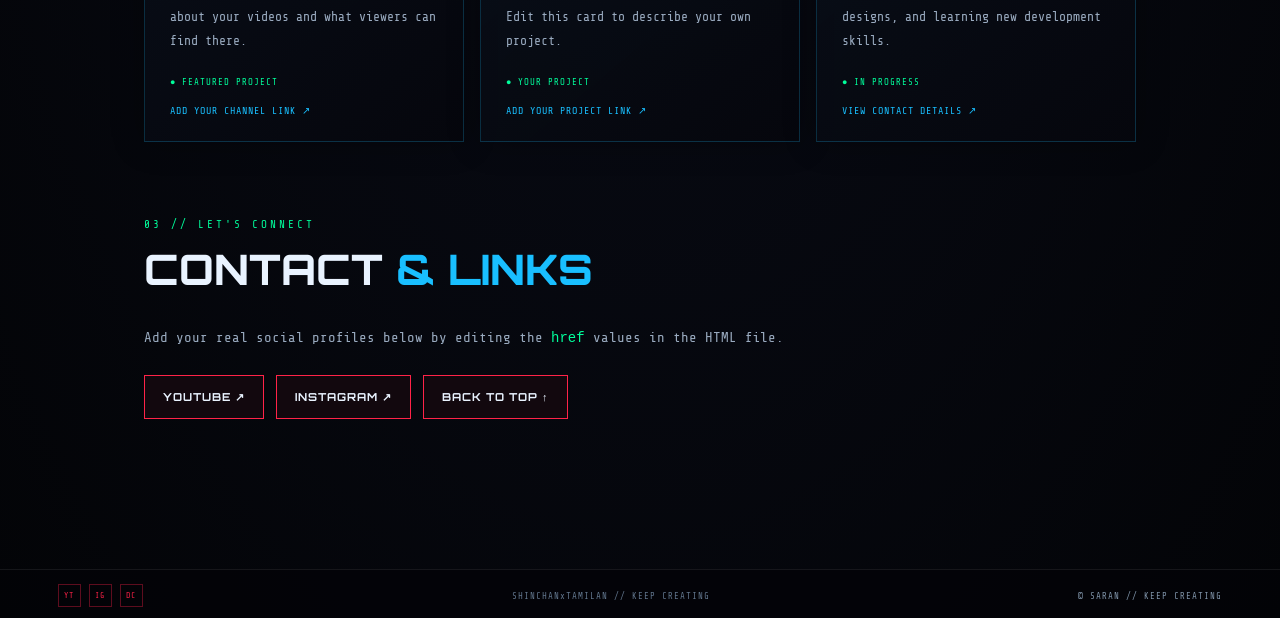
==== commit 4866c74f: "Update home.html" ====
--- a/home.html
+++ b/home.html
@@ -34,8 +34,7 @@
         <article class="project-card"><span class="project-number">PROJECT_02</span><div class="project-icon">⌘</div><h3>Gaming</h3><p>A space for gaming videos, highlights, and other gaming-related creations. Edit this card to describe your own project.</p><span class="project-status">● YOUR PROJECT</span><a href="#contact" class="project-link">ADD YOUR PROJECT LINK ↗</a></article>
         <article class="project-card"><span class="project-number">PROJECT_03</span><div class="project-icon">✦</div><h3>Web Developer Lab</h3><p>My space for building websites, practicing front-end coding, testing designs, and learning new development skills.</p><span class="project-status">● IN PROGRESS</span><a href="#contact" class="project-link">VIEW CONTACT DETAILS ↗</a></article>
       </div>
-      <p class="edit-hint projects-hint">EDIT YOUR PROJECTS: Change each project name, description, status label, and link in <code>home.html</code> to match your real work.</p>
-    </section>
+      
     <section id="contact" class="content-section socials-section"><p class="section-kicker">03 // LET'S CONNECT</p><h2>CONTACT <span>& LINKS</span></h2><p>Add your real social profiles below by editing the <code>href</code> values in the HTML file.</p><div class="social-buttons"><a href="https://youtube.com" target="_blank" rel="noreferrer">YOUTUBE ↗</a><a href="https://instagram.com" target="_blank" rel="noreferrer">INSTAGRAM ↗</a><a href="#top">BACK TO TOP ↑</a></div></section>
   </main>
   <footer><div class="socials"><span>YT</span><span>IG</span><span>DC</span></div><div class="footer-center">SHINCHANxTAMILAN // KEEP CREATING</div><div class="footer-right">© SARAN // KEEP CREATING</div></footer>
